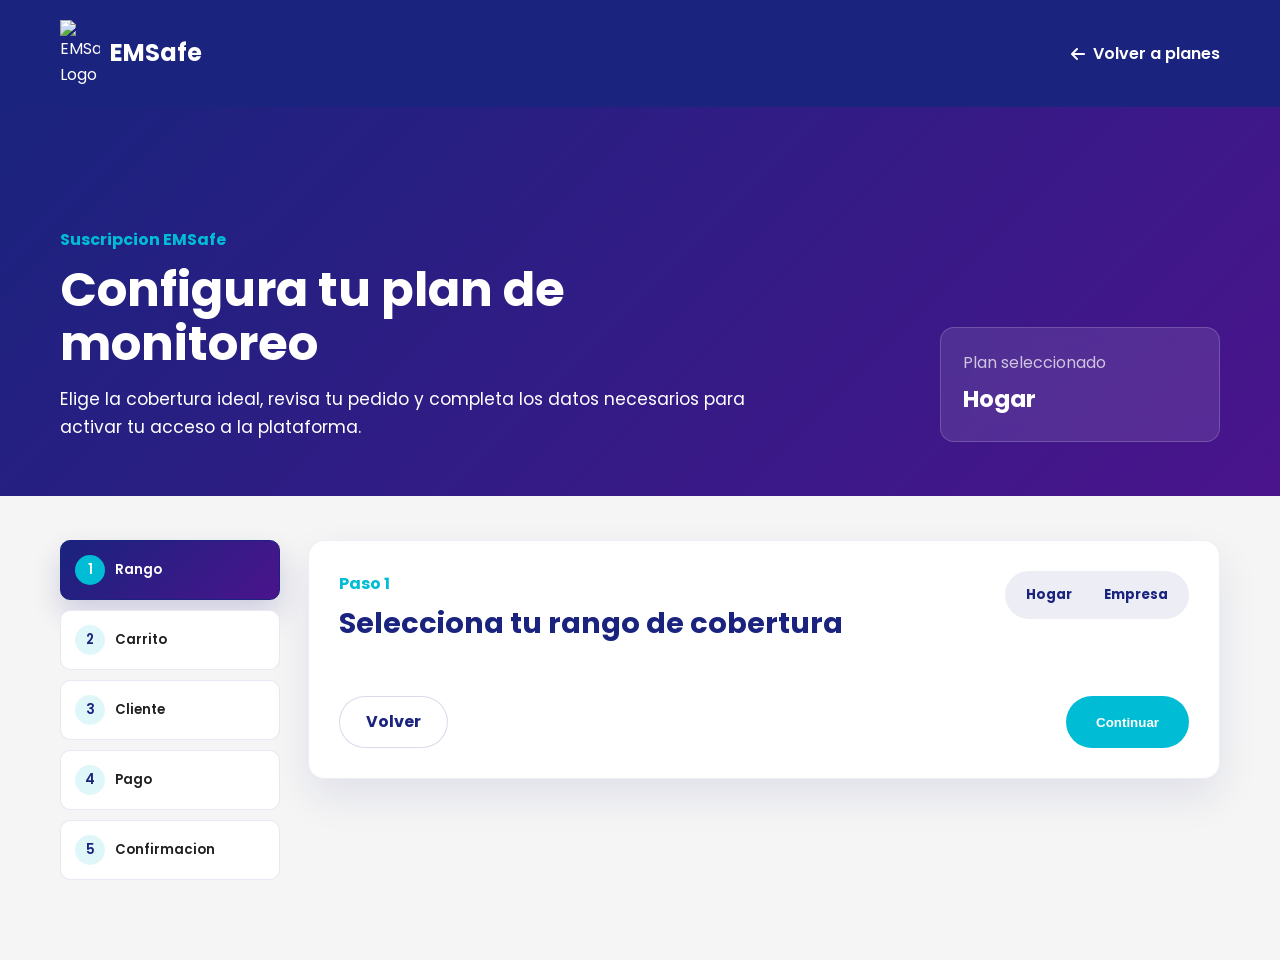
==== checkout.html @ 099e2fe2 "chore(ci): validacion de HTML, JS y assets; corregir 16 errores y el nombre del video" ====
<!DOCTYPE html>
<html lang="es">
<head>
    <meta charset="UTF-8">
    <meta name="viewport" content="width=device-width, initial-scale=1.0">
    <title>EMSafe - Checkout</title>
    <link rel="stylesheet" href="https://cdnjs.cloudflare.com/ajax/libs/font-awesome/6.4.0/css/all.min.css">
    <link rel="stylesheet" href="./css/style.css">
</head>
<body class="checkout-page">
    <header class="checkout-header">
        <nav class="container">
            <div class="logo">
                <a href="index.html" class="logo-link">
                    <img src="./imgs/emsafe-logo-white.png" alt="EMSafe Logo">
                    <span>EMSafe</span>
                </a>
            </div>
            <a href="index.html#plans" class="checkout-back-link">
                <i class="fas fa-arrow-left"></i>
                Volver a planes
            </a>
        </nav>
    </header>

    <main class="checkout-main">
        <section class="checkout-hero">
            <div class="container checkout-hero-content">
                <div>
                    <span class="checkout-kicker">Suscripcion EMSafe</span>
                    <h1>Configura tu plan de monitoreo</h1>
                    <p>Elige la cobertura ideal, revisa tu pedido y completa los datos necesarios para activar tu acceso a la plataforma.</p>
                </div>
                <div class="checkout-mini-summary">
                    <span>Plan seleccionado</span>
                    <strong data-selected-type>Hogar</strong>
                </div>
            </div>
        </section>

        <section class="checkout-flow container">
            <aside class="checkout-steps" aria-label="Progreso del checkout">
                <button class="checkout-step-button active" type="button" data-step-button="1">
                    <span>1</span>
                    Rango
                </button>
                <button class="checkout-step-button" type="button" data-step-button="2">
                    <span>2</span>
                    Carrito
                </button>
                <button class="checkout-step-button" type="button" data-step-button="3">
                    <span>3</span>
                    Cliente
                </button>
                <button class="checkout-step-button" type="button" data-step-button="4">
                    <span>4</span>
                    Pago
                </button>
                <button class="checkout-step-button" type="button" data-step-button="5">
                    <span>5</span>
                    Confirmacion
                </button>
            </aside>

            <div class="checkout-content">
                <section class="checkout-panel active" data-step="1">
                    <div class="checkout-panel-header">
                        <div>
                            <span>Paso 1</span>
                            <h2>Selecciona tu rango de cobertura</h2>
                        </div>
                        <div class="plan-type-switch" role="group" aria-label="Tipo de plan">
                            <button type="button" data-plan-type="home">Hogar</button>
                            <button type="button" data-plan-type="business">Empresa</button>
                        </div>
                    </div>
                    <div class="range-grid" data-plan-options></div>
                    <div class="checkout-actions">
                        <a href="index.html#plans" class="secondary-button">Volver</a>
                        <button type="button" class="cta-button" data-next-step>Continuar</button>
                    </div>
                </section>

                <section class="checkout-panel" data-step="2">
                    <div class="checkout-panel-header">
                        <div>
                            <span>Paso 2</span>
                            <h2>Resumen del pedido</h2>
                        </div>
                    </div>
                    <div class="cart-layout">
                        <article class="cart-detail-card">
                            <div class="cart-icon">
                                <i class="fas fa-shield-alt"></i>
                            </div>
                            <h3 data-cart-name>Plan EMSafe</h3>
                            <p data-cart-description>Selecciona un rango para revisar el detalle.</p>
                            <ul data-cart-benefits></ul>
                        </article>
                        <aside class="cart-summary-card" aria-label="Resumen del carrito">
                            <h3>Carrito</h3>
                            <div class="summary-line">
                                <span>Tipo de plan</span>
                                <strong data-cart-type>Hogar</strong>
                            </div>
                            <div class="summary-line">
                                <span>Cobertura</span>
                                <strong data-cart-range>0 a 10 sensores</strong>
                            </div>
                            <div class="summary-line">
                                <span>Precio mensual</span>
                                <strong data-cart-price>S/ 49/mes</strong>
                            </div>
                            <div class="summary-line total">
                                <span>Total mensual</span>
                                <strong data-cart-total>S/ 49/mes</strong>
                            </div>
                        </aside>
                    </div>
                    <div class="checkout-actions">
                        <button type="button" class="secondary-button" data-prev-step>Anterior</button>
                        <button type="button" class="cta-button" data-next-step>Continuar al cliente</button>
                    </div>
                </section>

                <section class="checkout-panel" data-step="3">
                    <div class="checkout-panel-header">
                        <div>
                            <span>Paso 3</span>
                            <h2>Datos del cliente</h2>
                        </div>
                    </div>
                    <!-- [html-validate-disable-next wcag/h32 -- asistente multipaso: la navegacion la gobierna checkout.js con data-next-step, no un submit] -->
                    <form class="checkout-form" id="customer-form" novalidate>
                        <div class="checkout-field">
                            <label for="customer-name">Nombre completo</label>
                            <input type="text" id="customer-name" name="customerName" placeholder="Nombre y apellido">
                            <small data-error-for="customerName"></small>
                        </div>
                        <div class="checkout-field">
                            <label for="customer-email">Correo electronico</label>
                            <input type="email" id="customer-email" name="customerEmail" placeholder="correo@ejemplo.com">
                            <small data-error-for="customerEmail"></small>
                        </div>
                        <div class="checkout-field">
                            <label for="customer-phone">Telefono</label>
                            <input type="tel" id="customer-phone" name="customerPhone" placeholder="987654321">
                            <small data-error-for="customerPhone"></small>
                        </div>
                        <div class="checkout-field">
                            <label for="customer-type-label">Tipo de cliente</label>
                            <input type="text" id="customer-type-label" name="customerTypeLabel" value="Hogar" readonly>
                            <input type="hidden" id="customer-type" name="customerType" value="home">
                            <small data-error-for="customerType"></small>
                        </div>
                        <div class="checkout-field full-width">
                            <label for="installation-address">Direccion de instalacion</label>
                            <input type="text" id="installation-address" name="installationAddress" placeholder="Direccion donde se instalaran los sensores">
                            <small data-error-for="installationAddress"></small>
                        </div>
                        <div class="business-extra-fields" data-business-fields>
                            <div class="checkout-field">
                                <label for="company-name">Nombre de empresa</label>
                                <input type="text" id="company-name" name="companyName" placeholder="Razon social">
                                <small data-error-for="companyName"></small>
                            </div>
                            <div class="checkout-field">
                                <label for="company-ruc">RUC</label>
                                <input type="text" id="company-ruc" name="companyRuc" inputmode="numeric" placeholder="20123456789" maxlength="11">
                                <small data-error-for="companyRuc"></small>
                            </div>
                        </div>
                    </form>
                    <div class="checkout-actions">
                        <button type="button" class="secondary-button" data-prev-step>Anterior</button>
                        <button type="button" class="cta-button" data-next-step>Continuar al pago</button>
                    </div>
                </section>

                <section class="checkout-panel" data-step="4">
                    <div class="checkout-panel-header">
                        <div>
                            <span>Paso 4</span>
                            <h2>Completar pago</h2>
                        </div>
                        <p class="checkout-note">EMSAFE</p>
                    </div>
                    <!-- [html-validate-disable-next wcag/h32 -- asistente multipaso: la navegacion la gobierna checkout.js con data-next-step, no un submit] -->
                    <form class="checkout-form" id="payment-form" novalidate>
                        <div class="checkout-field">
                            <label for="card-holder">Nombre del titular</label>
                            <input type="text" id="card-holder" name="cardHolder" autocomplete="cc-name" placeholder="Nombre como aparece en la tarjeta">
                            <small data-error-for="cardHolder"></small>
                        </div>
                        <div class="checkout-field">
                            <label for="card-number">Numero de tarjeta</label>
                            <input type="text" id="card-number" name="cardNumber" inputmode="numeric" autocomplete="cc-number" placeholder="0000 0000 0000 0000" maxlength="19">
                            <small data-error-for="cardNumber"></small>
                        </div>
                        <div class="checkout-field">
                            <label for="card-expiry">Fecha de expiracion</label>
                            <input type="text" id="card-expiry" name="cardExpiry" inputmode="numeric" autocomplete="cc-exp" placeholder="MM/AA" maxlength="5">
                            <small data-error-for="cardExpiry"></small>
                        </div>
                        <div class="checkout-field">
                            <label for="card-cvv">CVV</label>
                            <input type="text" id="card-cvv" name="cardCvv" inputmode="numeric" autocomplete="cc-csc" placeholder="123" maxlength="4">
                            <small data-error-for="cardCvv"></small>
                        </div>
                        <div class="checkout-field full-width">
                            <label for="billing-email">Correo de facturacion</label>
                            <input type="email" id="billing-email" name="billingEmail" autocomplete="email" placeholder="correo@ejemplo.com">
                            <small data-error-for="billingEmail"></small>
                        </div>
                    </form>
                    <div class="checkout-actions">
                        <button type="button" class="secondary-button" data-prev-step>Anterior</button>
                        <button type="button" class="cta-button checkout-pay-button" data-pay-now>
                            <span>Pagar ahora</span>
                        </button>
                    </div>
                </section>

                <section class="checkout-panel" data-step="5">
                    <article class="confirmation-card">
                        <div class="confirmation-icon">
                            <i class="fas fa-check"></i>
                        </div>
                        <h2>Pago exitoso</h2>
                        <p class="confirmation-plan" data-confirmation-plan>Plan EMSafe</p>
                        <p class="confirmation-price" data-confirmation-price>S/ 49/mes</p>
                        <p>Enviaremos a <strong data-confirmation-email>tu correo</strong> un codigo de confirmacion y las credenciales para registrar tu cuenta en la app EMSafe.</p>
                        <p>Con estas credenciales podras ingresar a la plataforma y completar la configuracion de tus sensores.</p>
                        <a href="index.html" class="cta-button">Volver a la landing</a>
                    </article>
                </section>
            </div>
        </section>
    </main>

    <script src="./scripts/checkout.js"></script>
</body>
</html>
---- css/style.css ----
@import url('https://fonts.googleapis.com/css2?family=Poppins:wght@300;400;500;600;700&display=swap');

:root {
    --primary: #1a237e;
    --secondary: #4a148c;
    --accent: #00bcd4;
    --background: #f5f5f5;
    --foreground: #212121;
    --card: #ffffff;
    --card-hover: #e0e0e0;
}

* {
    margin: 0;
    padding: 0;
    box-sizing: border-box;
}

body {
    font-family: 'Poppins', sans-serif;
    background-color: var(--background);
    color: var(--foreground);
    line-height: 1.6;
    overflow-x: hidden;
}

.container {
    max-width: 1200px;
    margin: 0 auto;
    padding: 0 20px;
}

header {
    background-color: var(--primary);
    color: white;
    padding: 20px 0;
    position: fixed;
    width: 100%;
    z-index: 1000;
    transition: background-color 0.3s ease, box-shadow 0.3s ease, backdrop-filter 0.3s ease, padding 0.3s ease;
}

header.scrolled {
    background-color: rgba(26, 35, 126, 0.96);
    backdrop-filter: blur(12px);
    box-shadow: 0 12px 30px rgba(8, 13, 58, 0.22);
}

nav {
    display: flex;
    justify-content: space-between;
    align-items: center;
}

.logo {
    display: flex;
    align-items: center;
}

.logo img {
    width: 40px;
    margin-right: 10px;
}

.logo span {
    font-size: 1.5rem;
    font-weight: 700;
}

.nav-links {
    display: flex;
    list-style: none;
    align-items: center;
}

.nav-links li {
    margin-left: 30px;
}

.nav-links a {
    color: white;
    text-decoration: none;
    font-weight: 500;
    transition: color 0.3s ease;
}

.nav-links a:hover {
    color: var(--accent);
}

/* Estilos para el logo clickable */
.logo-link {
    display: flex;
    align-items: center;
    text-decoration: none;
    color: white;
}

/* Estilos para el menú responsive */
.nav-toggle {
    display: none;
}

.nav-toggle-label {
    display: none;
    cursor: pointer;
    font-size: 1.5rem;
    color: white;
}

#hero {
    background: linear-gradient(135deg, var(--primary) 0%, var(--secondary) 100%);
    color: white;
    padding: 100px 0 50px;
    clip-path: polygon(0 0, 100% 0, 100% 85%, 0% 100%);
}

.hero-content {
    display: flex;
    align-items: center;
    justify-content: space-between;
}

.hero-text {
    flex: 1;
    padding-right: 50px;
}

.hero-text h1 {
    font-size: 3rem;
    margin-bottom: 20px;
}

.hero-text p {
    font-size: 1.2rem;
    margin-bottom: 30px;
}

.cta-button {
    display: inline-block;
    background-color: var(--accent);
    color: white;
    padding: 12px 30px;
    border-radius: 30px;
    text-decoration: none;
    font-weight: 600;
    transition: background-color 0.3s ease, transform 0.3s ease, box-shadow 0.3s ease;
    border: none;
    cursor: pointer;
}

.cta-button:hover {
    background-color: #00acc1;
    transform: translateY(-3px);
    box-shadow: 0 12px 24px rgba(0, 188, 212, 0.28);
}

.cta-button:active {
    transform: scale(0.98);
}

.hero-image {
    flex: 1;
}

.hero-image img {
    width: 100%;
    max-width: 500px;
    border-radius: 10px;
    box-shadow: 0 10px 20px rgba(0, 0, 0, 0.2);
    will-change: transform;
}

.hero-motion {
    opacity: 0;
    transform: translateY(28px);
    transition: opacity 0.85s cubic-bezier(0.22, 1, 0.36, 1), transform 0.85s cubic-bezier(0.22, 1, 0.36, 1), filter 0.85s cubic-bezier(0.22, 1, 0.36, 1);
    filter: blur(8px);
}

.hero-motion.hero-image img,
.hero-image img.hero-motion {
    transform: translateY(20px) scale(0.96);
}

.hero-motion.reveal-visible {
    opacity: 1;
    transform: translateY(0);
    filter: blur(0);
}

.hero-image img.hero-motion.reveal-visible {
    transform: translateY(0) scale(1);
    animation: heroFloat 6s ease-in-out 1s infinite;
}

#features, #benefits, #plans, #testimonials, #problem, #location, #contact {
    padding: 80px 0;
}

.section-title {
    text-align: center;
    font-size: 2.5rem;
    margin-bottom: 50px;
    color: var(--primary);
}

.section-description {
    max-width: 760px;
    margin: -25px auto 45px;
    text-align: center;
    color: #555;
    font-size: 1.05rem;
}

.features-grid {
    display: grid;
    grid-template-columns: repeat(3, 1fr);
    gap: 30px;
}

.feature-card {
    background-color: var(--card);
    border-radius: 10px;
    padding: 30px;
    text-align: center;
    transition: transform 0.35s ease, box-shadow 0.35s ease, border-color 0.35s ease;
    position: relative;
    overflow: hidden;
    border: 1px solid rgba(26, 35, 126, 0.08);
}

.feature-card:hover {
    transform: translateY(-8px);
    border-color: rgba(0, 188, 212, 0.35);
    box-shadow: 0 18px 36px rgba(26, 35, 126, 0.13);
}

.feature-card::before {
    content: '';
    position: absolute;
    top: -50%;
    left: -50%;
    width: 200%;
    height: 200%;
    background: radial-gradient(circle, var(--accent) 10%, transparent 10%);
    transform: scale(0);
    transition: transform 0.6s ease;
    z-index: 0;
}

.feature-card:hover::before {
    transform: scale(1);
}

.feature-icon {
    font-size: 3rem;
    color: var(--primary);
    margin-bottom: 20px;
    position: relative;
    z-index: 1;
}

.feature-card h3 {
    font-size: 1.5rem;
    margin-bottom: 15px;
    position: relative;
    z-index: 1;
}

.feature-card p {
    position: relative;
    z-index: 1;
}

.benefits-grid {
    display: grid;
    grid-template-columns: repeat(2, 1fr);
    gap: 30px;
}

.benefit-item {
    display: flex;
    align-items: center;
    background-color: var(--card);
    border-radius: 10px;
    padding: 30px;
    transition: transform 0.35s ease, box-shadow 0.35s ease, border-color 0.35s ease;
    border: 1px solid rgba(26, 35, 126, 0.08);
}

.benefit-item:hover {
    transform: translateY(-6px);
    border-color: rgba(0, 188, 212, 0.35);
    box-shadow: 0 18px 36px rgba(26, 35, 126, 0.12);
}

.benefit-icon {
    font-size: 2.5rem;
    color: var(--accent);
    margin-right: 20px;
}

.benefit-text h3 {
    font-size: 1.3rem;
    margin-bottom: 10px;
}

.testimonial-slider {
    display: flex;
    overflow-x: auto;
    scroll-snap-type: x mandatory;
    scroll-behavior: smooth;
    -webkit-overflow-scrolling: touch;
}

.testimonial-slide {
    flex: 0 0 100%;
    scroll-snap-align: start;
    padding: 20px;
}

.testimonial-content {
    background-color: var(--card);
    border-radius: 10px;
    padding: 30px;
    text-align: center;
    box-shadow: 0 5px 15px rgba(0, 0, 0, 0.1);
}

.testimonial-image {
    width: 100px;
    height: 100px;
    border-radius: 50%;
    margin: 0 auto 20px;
    object-fit: cover;
}

.testimonial-text {
    font-style: italic;
    margin-bottom: 20px;
}

.testimonial-author {
    font-weight: 600;
    color: var(--primary);
}

.testimonial-nav {
    display: flex;
    justify-content: center;
    margin-top: 20px;
}

.testimonial-nav button {
    background-color: var(--primary);
    color: white;
    border: none;
    width: 12px;
    height: 12px;
    border-radius: 50%;
    margin: 0 5px;
    cursor: pointer;
    transition: background-color 0.3s ease;
}

.testimonial-nav button.active {
    background-color: var(--accent);
}

.subscription-grid {
    display: grid;
    grid-template-columns: repeat(2, minmax(0, 1fr));
    gap: 30px;
    max-width: 950px;
    margin: 0 auto;
}

.subscription-card {
    background-color: var(--card);
    border-radius: 10px;
    padding: 30px;
    text-align: left;
    transition: transform 0.35s ease, box-shadow 0.35s ease, border-color 0.35s ease;
    position: relative;
    overflow: hidden;
    border: 1px solid rgba(26, 35, 126, 0.08);
}

.subscription-card:hover {
    transform: translateY(-8px);
    border-color: rgba(0, 188, 212, 0.55);
    box-shadow: 0 18px 36px rgba(26, 35, 126, 0.13);
}

.subscription-card h3 {
    font-size: 1.5rem;
    margin-bottom: 15px;
    color: var(--primary);
}

.subscription-icon {
    width: 58px;
    height: 58px;
    border-radius: 50%;
    background-color: rgba(0, 188, 212, 0.12);
    color: var(--accent);
    display: flex;
    align-items: center;
    justify-content: center;
    font-size: 1.7rem;
    margin-bottom: 20px;
}

.subscription-audience {
    color: #555;
    margin-bottom: 18px;
}

.subscription-coverage {
    color: var(--accent);
    font-weight: 700;
    margin-bottom: 20px;
}

.subscription-price {
    font-size: 2.5rem;
    font-weight: 700;
    color: var(--accent);
    margin-bottom: 20px;
}

.subscription-price span {
    color: #666;
    font-size: 1rem;
    font-weight: 500;
}

.subscription-features {
    list-style: none;
    margin-bottom: 30px;
}

.subscription-features li {
    display: flex;
    gap: 10px;
    margin-bottom: 10px;
}

.subscription-features i {
    color: var(--accent);
    margin-top: 5px;
}

.subscription-card .cta-button {
    width: 100%;
    text-align: center;
}

.featured-plan {
    border: 2px solid var(--accent);
}

.plan-badge {
    position: absolute;
    top: 20px;
    right: 20px;
    background-color: var(--primary);
    color: white;
    border-radius: 30px;
    padding: 6px 14px;
    font-size: 0.8rem;
    font-weight: 600;
}

.contact-form {
    max-width: 600px;
    margin: 0 auto;
}

.form-group {
    margin-bottom: 20px;
}

.form-group label {
    display: block;
    margin-bottom: 5px;
    font-weight: 500;
}

.form-group input,
.form-group textarea {
    width: 100%;
    padding: 10px;
    border: 1px solid #ddd;
    border-radius: 5px;
    font-family: 'Poppins', sans-serif;
}

.form-group textarea {
    height: 150px;
}

/* Estilos para la sección de problemática */
.problem-content {
    display: grid;
    grid-template-columns: 1fr 1fr;
    gap: 30px;
    margin-top: 20px;
}

.problem-card {
    display: flex;
    flex-direction: column;
    border-radius: 10px;
    transition: transform 0.35s ease, box-shadow 0.35s ease, border-color 0.35s ease;
}

.problem-card:hover {
    transform: translateY(-6px);
}

.problem-video-container {
    background-color: var(--card);
    border-radius: 10px;
    padding: 20px;
    box-shadow: 0 5px 15px rgba(0, 0, 0, 0.1);
    transition: transform 0.35s ease, box-shadow 0.35s ease, border-color 0.35s ease;
    border: 1px solid rgba(26, 35, 126, 0.08);
}

.problem-video-container:hover {
    transform: translateY(-6px);
    border-color: rgba(0, 188, 212, 0.35);
    box-shadow: 0 18px 36px rgba(26, 35, 126, 0.12);
}

.video-wrapper {
    position: relative;
    padding-bottom: 56.25%; /* Proporción 16:9 */
    height: 0;
    overflow: hidden;
}

.video-wrapper iframe {
    position: absolute;
    top: 0;
    left: 0;
    width: 100%;
    height: 100%;
    /* Sustituye al atributo frameborder="0", que está deprecado en HTML5.
       Sin esto el navegador pinta un borde inset de 2px. */
    border: 0;
    border-radius: 5px;
}

/* El mapa embebido: mismas dimensiones y sin borde, antes en atributos y en un
   style inline sobre el propio <iframe>. */
.location-map-wrapper iframe {
    width: 100%;
    height: 100%;
    border: 0;
}

/* Estilos para la sección de ubicación */
.location-container {
    display: grid;
    grid-template-columns: 1fr 1fr;
    gap: 30px;
    margin-top: 20px;
}

.location-card {
    background-color: var(--card);
    border-radius: 10px;
    overflow: hidden;
    box-shadow: 0 5px 15px rgba(0, 0, 0, 0.1);
    transition: transform 0.35s ease, box-shadow 0.35s ease, border-color 0.35s ease;
    height: 100%;
    border: 1px solid rgba(26, 35, 126, 0.08);
}

.location-card:hover {
    transform: translateY(-6px);
    border-color: rgba(0, 188, 212, 0.35);
    box-shadow: 0 18px 36px rgba(26, 35, 126, 0.13);
}

.map-card {
    position: relative;
    min-height: 450px;
}

.location-map-wrapper {
    position: absolute;
    top: 0;
    left: 0;
    width: 100%;
    height: 100%;
}

.info-card {
    display: flex;
    flex-direction: column;
    padding: 0;
}

.location-header {
    background: linear-gradient(135deg, var(--primary) 0%, var(--secondary) 100%);
    color: white;
    padding: 25px 30px;
    display: flex;
    align-items: center;
}

.location-icon {
    font-size: 2rem;
    margin-right: 15px;
    color: var(--accent);
}

.location-header h3 {
    font-size: 1.8rem;
    margin: 0;
}

.location-details {
    padding: 30px;
    flex-grow: 1;
}

.location-detail-item {
    display: flex;
    margin-bottom: 25px;
}

.location-detail-item:last-child {
    margin-bottom: 0;
}

.detail-icon {
    width: 50px;
    height: 50px;
    background-color: rgba(0, 188, 212, 0.1);
    border-radius: 50%;
    display: flex;
    align-items: center;
    justify-content: center;
    margin-right: 15px;
    flex-shrink: 0;
}

.detail-icon i {
    font-size: 1.2rem;
    color: var(--accent);
}

.detail-text h4 {
    margin: 0 0 5px;
    color: var(--primary);
    font-size: 1.1rem;
}

.detail-text p {
    margin: 0;
    color: var(--foreground);
}

.location-cta {
    margin: 0 30px 30px;
    text-align: center;
}

/* Estilos para la sección de contacto */
.contact-subtitle {
    text-align: center;
    margin-bottom: 30px;
    color: var(--primary);
    font-size: 1.3rem;
    font-weight: 500;
}

.contact-form {
    max-width: 600px;
    margin: 0 auto;
    background-color: var(--card);
    padding: 30px;
    border-radius: 10px;
    box-shadow: 0 5px 15px rgba(0, 0, 0, 0.1);
}

.contact-form .cta-button {
    width: 100%;
    margin-top: 10px;
}

/* Modal de pago */
.payment-modal {
    position: fixed;
    inset: 0;
    z-index: 2000;
    display: flex;
    align-items: center;
    justify-content: center;
    padding: 24px;
    opacity: 0;
    visibility: hidden;
    pointer-events: none;
    transition: opacity 0.28s ease, visibility 0.28s ease;
}

.payment-modal.is-open {
    opacity: 1;
    visibility: visible;
    pointer-events: auto;
}

.payment-overlay {
    position: absolute;
    inset: 0;
    background: rgba(8, 13, 58, 0.72);
    backdrop-filter: blur(8px);
}

.payment-dialog {
    position: relative;
    width: min(920px, 100%);
    max-height: calc(100vh - 48px);
    overflow-y: auto;
    background-color: var(--card);
    border-radius: 18px;
    box-shadow: 0 30px 80px rgba(8, 13, 58, 0.35);
    transform: translateY(24px) scale(0.97);
    transition: transform 0.35s cubic-bezier(0.22, 1, 0.36, 1);
}

.payment-modal.is-open .payment-dialog {
    transform: translateY(0) scale(1);
}

.payment-close {
    position: absolute;
    top: 18px;
    right: 18px;
    z-index: 2;
    width: 42px;
    height: 42px;
    border: 0;
    border-radius: 50%;
    color: var(--primary);
    background-color: rgba(26, 35, 126, 0.08);
    cursor: pointer;
    transition: background-color 0.25s ease, transform 0.25s ease;
}

.payment-close:hover {
    background-color: rgba(0, 188, 212, 0.16);
    transform: rotate(6deg);
}

.payment-checkout-view,
.payment-success-view {
    padding: 36px;
}

.payment-header {
    display: flex;
    gap: 18px;
    align-items: flex-start;
    padding-right: 46px;
    margin-bottom: 26px;
}

.payment-icon,
.success-icon {
    width: 58px;
    height: 58px;
    border-radius: 50%;
    display: flex;
    align-items: center;
    justify-content: center;
    flex-shrink: 0;
    color: white;
    background: linear-gradient(135deg, var(--primary), var(--accent));
    box-shadow: 0 16px 30px rgba(0, 188, 212, 0.22);
}

.payment-header h2,
.payment-success-view h2 {
    color: var(--primary);
    font-size: 1.85rem;
    line-height: 1.2;
    margin-bottom: 8px;
}

.payment-header p {
    color: #666;
    font-size: 0.94rem;
}

.payment-summary,
.payment-order {
    border: 1px solid rgba(26, 35, 126, 0.1);
    border-radius: 14px;
    background: linear-gradient(135deg, rgba(26, 35, 126, 0.04), rgba(0, 188, 212, 0.06));
}

.payment-summary {
    display: grid;
    grid-template-columns: repeat(2, 1fr);
    gap: 1px;
    overflow: hidden;
    margin-bottom: 20px;
}

.payment-summary div {
    padding: 18px;
    background-color: rgba(255, 255, 255, 0.76);
}

.payment-summary span,
.payment-order-row span {
    display: block;
    color: #666;
    font-size: 0.9rem;
}

.payment-summary strong,
.payment-order-row strong {
    display: block;
    color: var(--primary);
    font-size: 1.08rem;
    margin-top: 4px;
}

.payment-order {
    padding: 18px;
    margin-bottom: 22px;
}

.payment-order h3 {
    color: var(--primary);
    font-size: 1.05rem;
    margin-bottom: 14px;
}

.payment-order-row {
    display: flex;
    justify-content: space-between;
    gap: 16px;
    padding: 10px 0;
}

.payment-order-row.total {
    border-top: 1px solid rgba(26, 35, 126, 0.12);
    margin-top: 6px;
    padding-top: 14px;
}

.payment-form {
    display: grid;
    gap: 16px;
}

.payment-field-group {
    display: grid;
    grid-template-columns: 1fr 1fr;
    gap: 16px;
}

.payment-field label {
    display: block;
    color: var(--primary);
    font-weight: 600;
    margin-bottom: 8px;
}

.payment-field input {
    width: 100%;
    height: 48px;
    border: 1px solid rgba(26, 35, 126, 0.18);
    border-radius: 10px;
    padding: 0 14px;
    font-family: 'Poppins', sans-serif;
    color: var(--foreground);
    background-color: #fff;
    transition: border-color 0.25s ease, box-shadow 0.25s ease;
}

.payment-field input:focus {
    outline: none;
    border-color: var(--accent);
    box-shadow: 0 0 0 4px rgba(0, 188, 212, 0.12);
}

.payment-field.has-error input {
    border-color: #d32f2f;
    box-shadow: 0 0 0 4px rgba(211, 47, 47, 0.08);
}

.field-error {
    display: block;
    min-height: 18px;
    color: #d32f2f;
    font-size: 0.82rem;
    margin-top: 5px;
}

.payment-alert {
    display: none;
    border-radius: 10px;
    padding: 12px 14px;
    color: #8a4b00;
    background-color: rgba(255, 183, 77, 0.18);
    font-size: 0.9rem;
}

.payment-alert.is-visible {
    display: block;
}

.payment-submit {
    width: 100%;
    min-height: 50px;
}

.payment-submit.is-loading {
    opacity: 0.85;
    cursor: wait;
}

.payment-form.is-processing input,
.payment-form.is-processing button {
    pointer-events: none;
}

.payment-success-view {
    display: none;
    text-align: center;
}

.payment-dialog.is-success .payment-checkout-view {
    display: none;
}

.payment-dialog.is-success .payment-success-view {
    display: block;
}

.success-icon {
    margin: 0 auto 18px;
    background: linear-gradient(135deg, #00acc1, #22c55e);
    font-size: 1.4rem;
}

.success-plan {
    color: var(--primary);
    font-size: 1.25rem;
    font-weight: 700;
    margin-bottom: 4px;
}

.success-price {
    color: var(--accent);
    font-size: 1.5rem;
    font-weight: 700;
    margin-bottom: 18px;
}

.success-price + p {
    color: #555;
    max-width: 520px;
    margin: 0 auto 24px;
}

body.payment-lock {
    overflow: hidden;
}

/* Estilos para el footer */
footer {
    background-color: var(--primary);
    color: white;
    padding: 50px 0 20px;
}

.footer-content {
    max-width: 1200px;
    margin: 0 auto;
    padding: 0 20px;
    display: flex;
    flex-wrap: wrap;
    justify-content: space-between;
    margin-bottom: 30px;
}

.footer-logo {
    display: flex;
    align-items: center;
    margin-bottom: 20px;
}

.footer-logo img {
    width: 40px;
    margin-right: 10px;
}

.footer-logo span {
    font-size: 1.5rem;
    font-weight: 700;
}

.footer-links {
    display: flex;
    flex-wrap: wrap;
    gap: 40px;
}

.footer-column h4 {
    font-size: 1.2rem;
    margin-bottom: 15px;
    position: relative;
}

.footer-column h4::after {
    content: '';
    position: absolute;
    bottom: -5px;
    left: 0;
    width: 40px;
    height: 2px;
    background-color: var(--accent);
}

.footer-column ul {
    list-style: none;
    padding: 0;
}

.footer-column ul li {
    margin-bottom: 10px;
}

.footer-column ul li a {
    color: white;
    text-decoration: none;
    transition: color 0.3s ease;
}

.footer-column ul li a:hover {
    color: var(--accent);
}

.footer-column ul li i {
    margin-right: 10px;
    color: var(--accent);
}

.social-icons {
    display: flex;
    gap: 15px;
}

.social-icons a {
    display: flex;
    align-items: center;
    justify-content: center;
    width: 36px;
    height: 36px;
    background-color: rgba(255, 255, 255, 0.1);
    border-radius: 50%;
    color: white;
    text-decoration: none;
    transition: background-color 0.3s ease, transform 0.3s ease;
}

.social-icons a:hover {
    background-color: var(--accent);
    transform: translateY(-3px);
}

.footer-bottom {
    max-width: 1200px;
    margin: 0 auto;
    padding: 20px 20px 0;
    border-top: 1px solid rgba(255, 255, 255, 0.1);
    display: flex;
    justify-content: space-between;
    align-items: center;
    flex-wrap: wrap;
}

.footer-legal {
    display: flex;
    gap: 20px;
}

.footer-legal a {
    color: rgba(255, 255, 255, 0.7);
    text-decoration: none;
    font-size: 0.9rem;
    transition: color 0.3s ease;
}

.footer-legal a:hover {
    color: var(--accent);
}

/* Media queries para responsividad */
@media (max-width: 992px) {
    /* Ajustes para el header */
    header {
        padding: 15px 0;
    }
    
    nav.container {
        position: relative;
    }
    
    .nav-toggle-label {
        display: flex;
        align-items: center;
        justify-content: center;
        position: absolute;
        right: 20px;
        top: 50%;
        transform: translateY(-50%);
        z-index: 2;
        background-color: rgba(255, 255, 255, 0.1);
        width: 42px;
        height: 42px;
        padding: 0;
        border-radius: 4px;
    }
    
    .nav-links {
        position: absolute;
        top: 100%;
        right: 0;
        left: 0;
        background-color: var(--primary);
        flex-direction: column;
        align-items: center;
        padding: 0;
        margin: 0;
        height: 0;
        overflow: hidden;
        transition: all 0.3s ease;
        z-index: 1000;
        box-shadow: 0 5px 10px rgba(0, 0, 0, 0.2);
        opacity: 0;
        visibility: hidden;
    }
    
    .nav-toggle:checked ~ .nav-links {
        height: auto;
        padding: 20px 0;
        opacity: 1;
        visibility: visible;
    }
    
    .nav-links li {
        margin: 12px 0;
        width: 100%;
        text-align: center;
    }
    
    .nav-links li a {
        display: block;
        padding: 12px;
        font-size: 1.1rem;
    }
    
    /* Ajustes para la sección de problemática */
    .problem-content {
        grid-template-columns: 1fr;
    }
}

@media (max-width: 768px) {
    /* Ajustes para la hero section */
    #hero {
        padding: 120px 0 60px;
        clip-path: polygon(0 0, 100% 0, 100% 92%, 0% 100%);
    }
    
    .hero-content {
        flex-direction: column;
        text-align: center;
        padding: 0;
    }
    
    .hero-text {
        order: 1;
        padding: 0 20px;
        margin-bottom: 30px;
    }
    
    .hero-image {
        order: 0;
        margin-bottom: 30px;
        padding: 0 20px;
    }
    
    .hero-text h1 {
        font-size: 2rem;
        margin-bottom: 15px;
        line-height: 1.2;
    }
    
    .hero-text p {
        font-size: 1rem;
        margin-bottom: 25px;
    }
    
    /* Ajustes para las secciones de características y beneficios */
    .features-grid {
        grid-template-columns: 1fr;
        gap: 20px;
    }
    
    .benefits-grid {
        grid-template-columns: 1fr;
        gap: 20px;
    }
    
    .feature-card, .benefit-item {
        padding: 25px;
    }
    
    .section-title {
        font-size: 2rem;
        margin-bottom: 30px;
    }
    
    #features, #benefits, #plans, #testimonials, #problem, #location, #contact {
        padding: 60px 0;
    }

    .subscription-grid {
        grid-template-columns: 1fr;
    }

    .section-description {
        margin-top: -15px;
        margin-bottom: 30px;
    }

    .subscription-card {
        padding: 25px;
    }

    .payment-modal {
        align-items: flex-end;
        padding: 12px;
    }

    .payment-dialog {
        width: 100%;
        max-height: calc(100vh - 24px);
        border-radius: 16px;
    }

    .payment-checkout-view,
    .payment-success-view {
        padding: 28px 20px;
    }

    .payment-header {
        gap: 14px;
        padding-right: 42px;
    }

    .payment-header h2,
    .payment-success-view h2 {
        font-size: 1.45rem;
    }

    .payment-summary,
    .payment-field-group {
        grid-template-columns: 1fr;
    }

    .payment-order-row {
        align-items: flex-start;
    }

    .reveal,
    .will-animate {
        transform: translateY(22px);
        transition-duration: 0.65s;
    }

    .reveal-blur {
        filter: blur(4px);
    }
    
    /* Ajustes para la sección de ubicación */
    .location-container {
        grid-template-columns: 1fr;
    }
    
    .map-card {
        min-height: 300px;
    }
    
    /* Ajustes para el footer */
    .footer-content {
        flex-direction: column;
    }
    
    .footer-links {
        flex-direction: column;
        gap: 20px;
    }
    
    .footer-bottom {
        flex-direction: column;
        text-align: center;
    }
    
    .footer-legal {
        margin-top: 10px;
        justify-content: center;
    }
    
    /* Ajustes para los elementos de beneficio */
    .benefit-item {
        flex-direction: column;
        text-align: center;
    }
    
    .benefit-icon {
        margin-right: 0;
        margin-bottom: 15px;
    }
    
    /* Ajustes generales */
    .container {
        padding: 0 15px;
    }
}
/* Estilos para animaciones */
.reveal,
.will-animate {
    opacity: 0;
    transform: translateY(34px);
    transition: opacity 0.85s cubic-bezier(0.22, 1, 0.36, 1), transform 0.85s cubic-bezier(0.22, 1, 0.36, 1), filter 0.85s cubic-bezier(0.22, 1, 0.36, 1), box-shadow 0.35s ease, border-color 0.35s ease;
    will-change: opacity, transform, filter;
}

@media (prefers-reduced-motion: reduce) {
    *,
    *::before,
    *::after {
        animation-duration: 0.01ms !important;
        animation-iteration-count: 1 !important;
        scroll-behavior: auto !important;
        transition-duration: 0.01ms !important;
    }

    .reveal,
    .will-animate,
    .hero-motion {
        opacity: 1;
        transform: none;
        filter: none;
    }
}

.reveal-blur {
    filter: blur(8px);
}

.reveal-visible,
.animate {
    opacity: 1;
    transform: translateY(0);
    filter: blur(0);
}

.stagger-item:nth-child(1) {
    transition-delay: 0.08s;
}

.stagger-item:nth-child(2) {
    transition-delay: 0.16s;
}

.stagger-item:nth-child(3) {
    transition-delay: 0.24s;
}

.stagger-item:nth-child(4) {
    transition-delay: 0.32s;
}

.problem-card,
.map-card {
    transition-delay: 0.1s;
}

.problem-video-container,
.info-card {
    transition-delay: 0.22s;
}

@keyframes heroFloat {
    0%, 100% {
        transform: translateY(0) scale(1);
    }

    50% {
        transform: translateY(-10px) scale(1.01);
    }
}

/* Estilos para la sección About */
.about-content {
    display: flex;
    flex-direction: column;
    gap: 60px;
    margin-top: 20px;
}

.about-section {
    display: grid;
    grid-template-columns: 1fr 1fr;
    gap: 30px;
    align-items: start;
}

.about-text-content {
    display: flex;
    flex-direction: column;
}

.about-video-container {
    background-color: var(--card);
    border-radius: 10px;
    padding: 20px;
    box-shadow: 0 5px 15px rgba(0, 0, 0, 0.1);
    transition: transform 0.35s ease, box-shadow 0.35s ease, border-color 0.35s ease;
    border: 1px solid rgba(26, 35, 126, 0.08);
}

.about-video-container:hover {
    transform: translateY(-6px);
    border-color: rgba(0, 188, 212, 0.35);
    box-shadow: 0 18px 36px rgba(26, 35, 126, 0.12);
}

/* Media queries para la sección About */
@media (max-width: 992px) {
    .about-section {
        grid-template-columns: 1fr;
        gap: 20px;
    }
    
    .about-content {
        gap: 40px;
    }
}

@media (max-width: 768px) {
    .about-content {
        gap: 30px;
    }
}

@media (max-width: 480px) {
    /* Ajustes para pantallas muy pequeñas */
    .logo span {
        font-size: 1.2rem;
    }
    
    .logo img {
        width: 30px;
    }
    
    .hero-text h1 {
        font-size: 1.8rem;
    }
    
    .hero-image img {
        max-width: 100%;
    }
    
    .cta-button {
        padding: 10px 20px;
        font-size: 0.9rem;
    }
    
    .feature-icon, .benefit-icon {
        font-size: 2rem;
        margin-bottom: 15px;
    }
    
    .feature-card h3, .benefit-text h3 {
        font-size: 1.2rem;
    }
    
    .location-header h3 {
        font-size: 1.5rem;
    }
    
    .detail-icon {
        width: 40px;
        height: 40px;
    }
}

/* Checkout */
.checkout-page {
    background-color: var(--background);
}

.checkout-header {
    background-color: var(--primary);
    position: sticky;
    top: 0;
}

.checkout-back-link {
    display: inline-flex;
    align-items: center;
    gap: 8px;
    color: white;
    text-decoration: none;
    font-weight: 600;
    transition: color 0.3s ease;
}

.checkout-back-link:hover {
    color: var(--accent);
}

.checkout-main {
    padding-top: 0;
}

.checkout-hero {
    padding: 120px 0 54px;
    color: white;
    background: linear-gradient(135deg, var(--primary) 0%, var(--secondary) 100%);
}

.checkout-hero-content {
    display: grid;
    grid-template-columns: 1fr 280px;
    gap: 30px;
    align-items: end;
}

.checkout-kicker {
    display: inline-block;
    color: var(--accent);
    font-weight: 700;
    margin-bottom: 10px;
}

.checkout-hero h1 {
    max-width: 760px;
    font-size: 3rem;
    line-height: 1.12;
    margin-bottom: 16px;
}

.checkout-hero p {
    max-width: 720px;
    font-size: 1.08rem;
}

.checkout-mini-summary {
    padding: 22px;
    border: 1px solid rgba(255, 255, 255, 0.18);
    border-radius: 14px;
    background-color: rgba(255, 255, 255, 0.1);
    backdrop-filter: blur(12px);
}

.checkout-mini-summary span {
    display: block;
    color: rgba(255, 255, 255, 0.72);
    margin-bottom: 6px;
}

.checkout-mini-summary strong {
    font-size: 1.45rem;
}

.checkout-flow {
    display: grid;
    grid-template-columns: 220px 1fr;
    gap: 28px;
    padding-top: 44px;
    padding-bottom: 80px;
}

.checkout-steps {
    position: sticky;
    top: 104px;
    height: fit-content;
    display: grid;
    gap: 10px;
}

.checkout-step-button {
    display: flex;
    align-items: center;
    gap: 10px;
    width: 100%;
    padding: 14px;
    border: 1px solid rgba(26, 35, 126, 0.1);
    border-radius: 10px;
    color: var(--foreground);
    background-color: var(--card);
    font-family: 'Poppins', sans-serif;
    font-weight: 600;
    text-align: left;
    cursor: default;
}

.checkout-step-button span {
    display: flex;
    align-items: center;
    justify-content: center;
    width: 30px;
    height: 30px;
    border-radius: 50%;
    color: var(--primary);
    background-color: rgba(0, 188, 212, 0.12);
}

.checkout-step-button.active {
    color: white;
    border-color: var(--primary);
    background: linear-gradient(135deg, var(--primary), var(--secondary));
    box-shadow: 0 14px 28px rgba(26, 35, 126, 0.18);
}

.checkout-step-button.active span {
    color: white;
    background-color: var(--accent);
}

.checkout-content {
    min-width: 0;
}

.checkout-panel {
    display: none;
    padding: 30px;
    border: 1px solid rgba(26, 35, 126, 0.08);
    border-radius: 16px;
    background-color: var(--card);
    box-shadow: 0 18px 42px rgba(26, 35, 126, 0.09);
}

.checkout-panel.active {
    display: block;
    animation: checkoutFade 0.35s ease both;
}

.checkout-panel-header {
    display: flex;
    justify-content: space-between;
    gap: 20px;
    align-items: flex-start;
    margin-bottom: 24px;
}

.checkout-panel-header span {
    display: block;
    color: var(--accent);
    font-weight: 700;
    margin-bottom: 4px;
}

.checkout-panel-header h2 {
    color: var(--primary);
    font-size: 1.8rem;
}

.checkout-note {
    max-width: 320px;
    color: #666;
    font-size: 0.92rem;
    text-align: right;
}

.plan-type-switch {
    display: inline-flex;
    padding: 5px;
    border-radius: 999px;
    background-color: rgba(26, 35, 126, 0.08);
}

.plan-type-switch button {
    border: 0;
    border-radius: 999px;
    padding: 9px 16px;
    color: var(--primary);
    background-color: transparent;
    font-family: 'Poppins', sans-serif;
    font-weight: 700;
    cursor: pointer;
}

.plan-type-switch button.active {
    color: white;
    background-color: var(--primary);
}

.range-grid {
    display: grid;
    grid-template-columns: repeat(3, minmax(0, 1fr));
    gap: 18px;
}

.range-card {
    display: flex;
    flex-direction: column;
    min-height: 290px;
    padding: 22px;
    border: 1px solid rgba(26, 35, 126, 0.1);
    border-radius: 14px;
    background-color: #fff;
    cursor: pointer;
    transition: transform 0.3s ease, border-color 0.3s ease, box-shadow 0.3s ease;
}

.range-card:hover,
.range-card.selected {
    transform: translateY(-6px);
    border-color: var(--accent);
    box-shadow: 0 18px 34px rgba(26, 35, 126, 0.12);
}

.range-card h3 {
    color: var(--primary);
    margin-bottom: 10px;
}

.range-card .range {
    color: #555;
    margin-bottom: 14px;
}

.range-card .price {
    color: var(--accent);
    font-size: 2rem;
    font-weight: 800;
    margin-bottom: 12px;
}

.range-card .price span {
    color: #666;
    font-size: 0.95rem;
    font-weight: 600;
}

.range-card p {
    color: #555;
    margin-bottom: 16px;
}

.range-card ul,
.cart-detail-card ul {
    margin-top: auto;
    list-style: none;
}

.range-card li,
.cart-detail-card li {
    display: flex;
    gap: 9px;
    margin-bottom: 8px;
    color: #444;
}

.range-card li i,
.cart-detail-card li i {
    color: var(--accent);
    margin-top: 5px;
}

.checkout-actions {
    display: flex;
    justify-content: space-between;
    gap: 14px;
    margin-top: 26px;
}

.secondary-button {
    display: inline-flex;
    align-items: center;
    justify-content: center;
    min-height: 47px;
    padding: 12px 26px;
    border: 1px solid rgba(26, 35, 126, 0.16);
    border-radius: 30px;
    color: var(--primary);
    background-color: #fff;
    text-decoration: none;
    font-family: 'Poppins', sans-serif;
    font-weight: 700;
    cursor: pointer;
    transition: transform 0.3s ease, border-color 0.3s ease;
}

.secondary-button:hover {
    transform: translateY(-3px);
    border-color: var(--accent);
}

.cart-layout {
    display: grid;
    grid-template-columns: 1fr 340px;
    gap: 22px;
}

.cart-detail-card,
.cart-summary-card,
.confirmation-card {
    border: 1px solid rgba(26, 35, 126, 0.1);
    border-radius: 14px;
    background-color: #fff;
}

.cart-detail-card {
    padding: 26px;
}

.cart-icon {
    display: flex;
    align-items: center;
    justify-content: center;
    width: 58px;
    height: 58px;
    border-radius: 50%;
    color: white;
    background: linear-gradient(135deg, var(--primary), var(--accent));
    margin-bottom: 18px;
}

.cart-detail-card h3,
.cart-summary-card h3 {
    color: var(--primary);
    margin-bottom: 12px;
}

.cart-detail-card p {
    color: #555;
    margin-bottom: 18px;
}

.cart-summary-card {
    padding: 22px;
    background: linear-gradient(135deg, rgba(26, 35, 126, 0.04), rgba(0, 188, 212, 0.08));
}

.summary-line {
    display: flex;
    justify-content: space-between;
    gap: 14px;
    padding: 13px 0;
    border-bottom: 1px solid rgba(26, 35, 126, 0.1);
}

.summary-line span {
    color: #666;
}

.summary-line strong {
    color: var(--primary);
    text-align: right;
}

.summary-line.total {
    border-bottom: 0;
}

.summary-line.total strong {
    color: var(--accent);
    font-size: 1.35rem;
}

.checkout-form {
    display: grid;
    grid-template-columns: repeat(2, minmax(0, 1fr));
    gap: 18px;
}

.checkout-field {
    display: grid;
    gap: 8px;
}

.checkout-field.full-width,
.business-extra-fields {
    grid-column: 1 / -1;
}

.business-extra-fields {
    display: none;
    grid-template-columns: repeat(2, minmax(0, 1fr));
    gap: 18px;
    padding-top: 6px;
}

.business-extra-fields.is-visible {
    display: grid;
}

.checkout-field label {
    color: var(--primary);
    font-weight: 700;
}

.checkout-field input,
.checkout-field select {
    width: 100%;
    min-height: 48px;
    border: 1px solid rgba(26, 35, 126, 0.18);
    border-radius: 10px;
    padding: 0 14px;
    color: var(--foreground);
    background-color: #fff;
    font-family: 'Poppins', sans-serif;
}

.checkout-field input:focus,
.checkout-field select:focus {
    outline: none;
    border-color: var(--accent);
    box-shadow: 0 0 0 4px rgba(0, 188, 212, 0.12);
}

.checkout-field input[readonly] {
    color: var(--primary);
    background-color: rgba(0, 188, 212, 0.08);
    border-color: rgba(0, 188, 212, 0.28);
    font-weight: 700;
    cursor: default;
}

.checkout-field.has-error input,
.checkout-field.has-error select {
    border-color: #d32f2f;
    box-shadow: 0 0 0 4px rgba(211, 47, 47, 0.08);
}

.checkout-field small {
    min-height: 18px;
    color: #d32f2f;
    font-size: 0.82rem;
}

.checkout-pay-button.is-loading {
    cursor: wait;
    opacity: 0.86;
}

.checkout-form.is-processing input,
.checkout-form.is-processing button {
    pointer-events: none;
}

.confirmation-card {
    max-width: 680px;
    margin: 0 auto;
    padding: 42px;
    text-align: center;
}

.confirmation-icon {
    display: flex;
    align-items: center;
    justify-content: center;
    width: 68px;
    height: 68px;
    margin: 0 auto 18px;
    border-radius: 50%;
    color: white;
    background: linear-gradient(135deg, #00acc1, #22c55e);
    box-shadow: 0 16px 34px rgba(34, 197, 94, 0.22);
}

.confirmation-card h2 {
    color: var(--primary);
    font-size: 2rem;
    margin-bottom: 10px;
}

.confirmation-plan {
    color: var(--primary);
    font-size: 1.25rem;
    font-weight: 800;
}

.confirmation-price {
    color: var(--accent);
    font-size: 1.7rem;
    font-weight: 800;
    margin-bottom: 18px;
}

.confirmation-card p {
    color: #555;
    margin-bottom: 14px;
}

.confirmation-card .cta-button {
    margin-top: 12px;
}

@keyframes checkoutFade {
    from {
        opacity: 0;
        transform: translateY(14px);
    }

    to {
        opacity: 1;
        transform: translateY(0);
    }
}

@media (max-width: 992px) {
    .checkout-hero-content,
    .checkout-flow,
    .cart-layout {
        grid-template-columns: 1fr;
    }

    .checkout-steps {
        position: static;
        grid-template-columns: repeat(5, minmax(120px, 1fr));
        overflow-x: auto;
        padding-bottom: 4px;
    }

    .range-grid {
        grid-template-columns: 1fr;
    }
}

@media (max-width: 768px) {
    .checkout-hero {
        padding: 105px 0 42px;
    }

    .checkout-hero h1 {
        font-size: 2.05rem;
    }

    .checkout-panel {
        padding: 22px;
    }

    .checkout-panel-header,
    .checkout-actions {
        flex-direction: column;
    }

    .plan-type-switch,
    .checkout-actions .cta-button,
    .checkout-actions .secondary-button {
        width: 100%;
    }

    .checkout-form,
    .business-extra-fields {
        grid-template-columns: 1fr;
    }

    .checkout-note {
        max-width: none;
        text-align: left;
    }

    .confirmation-card {
        padding: 28px 20px;
    }
}
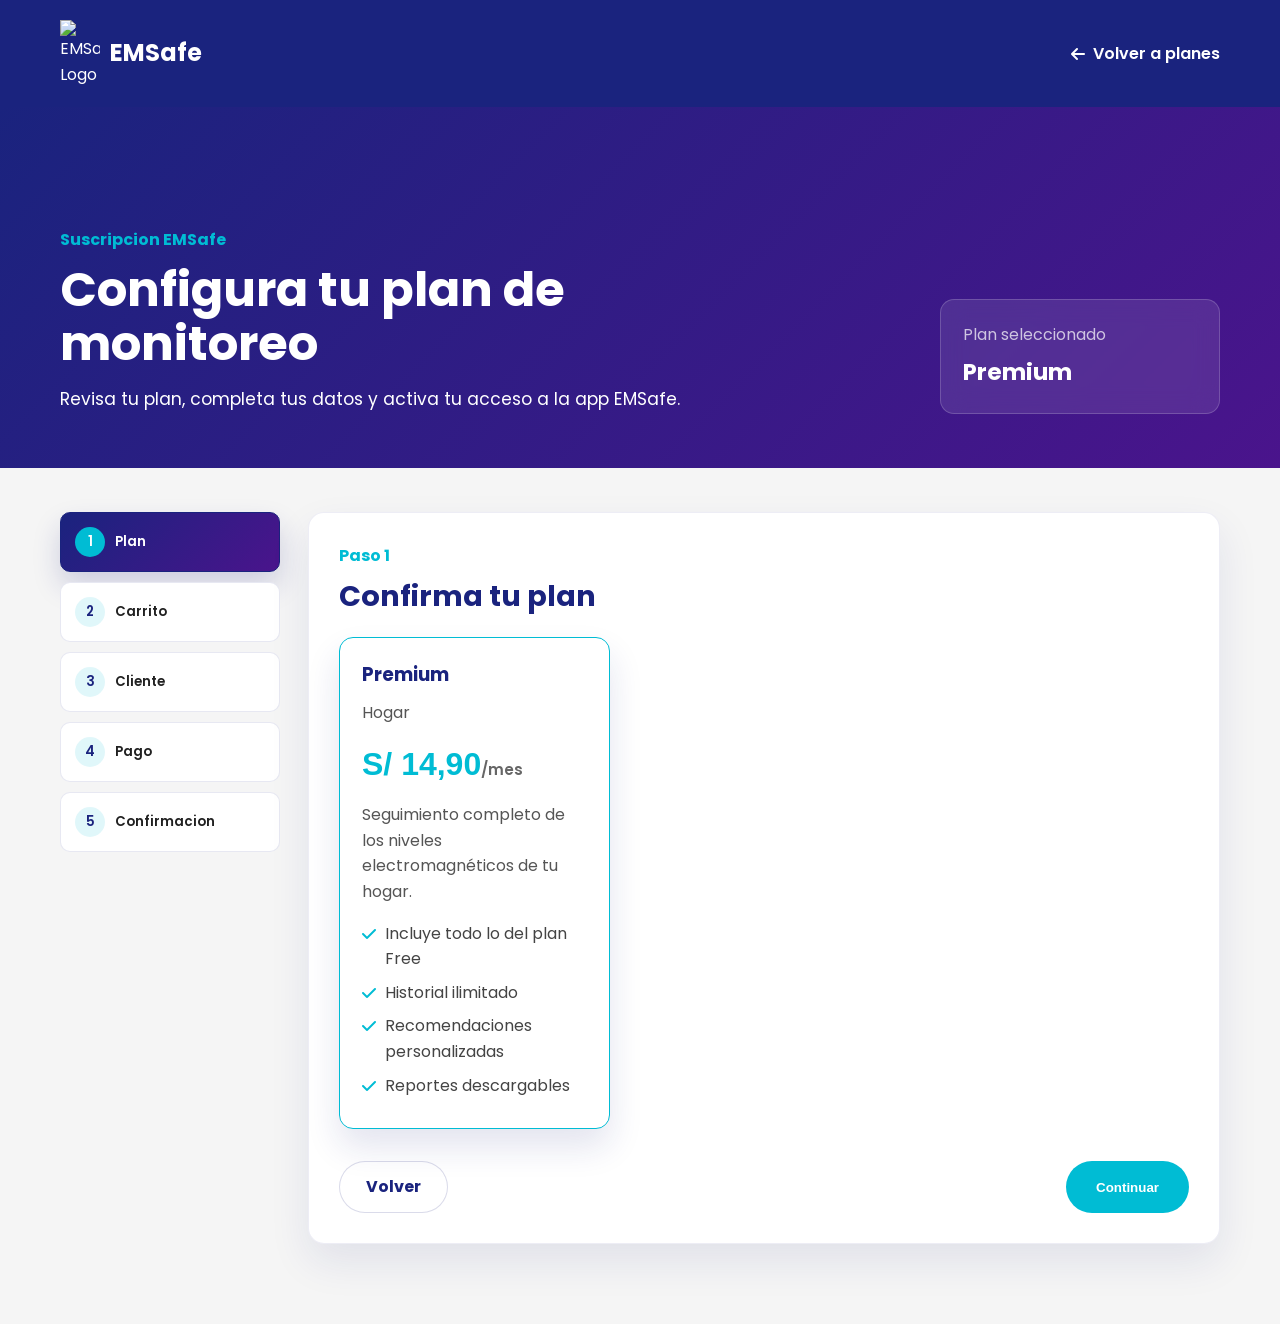
==== commit baf7423a: "feat(landing): alinear el contenido con el producto actual - Hero, características, beneficios y ace" ====
--- a/checkout.html
+++ b/checkout.html
@@ -29,11 +29,11 @@
                 <div>
                     <span class="checkout-kicker">Suscripcion EMSafe</span>
                     <h1>Configura tu plan de monitoreo</h1>
-                    <p>Elige la cobertura ideal, revisa tu pedido y completa los datos necesarios para activar tu acceso a la plataforma.</p>
+                    <p>Revisa tu plan, completa tus datos y activa tu acceso a la app EMSafe.</p>
                 </div>
                 <div class="checkout-mini-summary">
                     <span>Plan seleccionado</span>
-                    <strong data-selected-type>Hogar</strong>
+                    <strong data-selected-type>Premium</strong>
                 </div>
             </div>
         </section>
@@ -42,7 +42,7 @@
             <aside class="checkout-steps" aria-label="Progreso del checkout">
                 <button class="checkout-step-button active" type="button" data-step-button="1">
                     <span>1</span>
-                    Rango
+                    Plan
                 </button>
                 <button class="checkout-step-button" type="button" data-step-button="2">
                     <span>2</span>
@@ -67,11 +67,7 @@
                     <div class="checkout-panel-header">
                         <div>
                             <span>Paso 1</span>
-                            <h2>Selecciona tu rango de cobertura</h2>
-                        </div>
-                        <div class="plan-type-switch" role="group" aria-label="Tipo de plan">
-                            <button type="button" data-plan-type="home">Hogar</button>
-                            <button type="button" data-plan-type="business">Empresa</button>
+                            <h2>Confirma tu plan</h2>
                         </div>
                     </div>
                     <div class="range-grid" data-plan-options></div>
@@ -100,20 +96,20 @@
                         <aside class="cart-summary-card" aria-label="Resumen del carrito">
                             <h3>Carrito</h3>
                             <div class="summary-line">
-                                <span>Tipo de plan</span>
-                                <strong data-cart-type>Hogar</strong>
+                                <span>Plan</span>
+                                <strong data-cart-type>Premium</strong>
                             </div>
                             <div class="summary-line">
-                                <span>Cobertura</span>
-                                <strong data-cart-range>0 a 10 sensores</strong>
+                                <span>Segmento</span>
+                                <strong data-cart-range>Hogar</strong>
                             </div>
                             <div class="summary-line">
                                 <span>Precio mensual</span>
-                                <strong data-cart-price>S/ 49/mes</strong>
+                                <strong data-cart-price>S/ 14,90/mes</strong>
                             </div>
                             <div class="summary-line total">
                                 <span>Total mensual</span>
-                                <strong data-cart-total>S/ 49/mes</strong>
+                                <strong data-cart-total>S/ 14,90/mes</strong>
                             </div>
                         </aside>
                     </div>
@@ -155,20 +151,8 @@
                         </div>
                         <div class="checkout-field full-width">
                             <label for="installation-address">Direccion de instalacion</label>
-                            <input type="text" id="installation-address" name="installationAddress" placeholder="Direccion donde se instalaran los sensores">
+                            <input type="text" id="installation-address" name="installationAddress" placeholder="Direccion donde se instalara el sensor">
                             <small data-error-for="installationAddress"></small>
-                        </div>
-                        <div class="business-extra-fields" data-business-fields>
-                            <div class="checkout-field">
-                                <label for="company-name">Nombre de empresa</label>
-                                <input type="text" id="company-name" name="companyName" placeholder="Razon social">
-                                <small data-error-for="companyName"></small>
-                            </div>
-                            <div class="checkout-field">
-                                <label for="company-ruc">RUC</label>
-                                <input type="text" id="company-ruc" name="companyRuc" inputmode="numeric" placeholder="20123456789" maxlength="11">
-                                <small data-error-for="companyRuc"></small>
-                            </div>
                         </div>
                     </form>
                     <div class="checkout-actions">
@@ -228,9 +212,9 @@
                         </div>
                         <h2>Pago exitoso</h2>
                         <p class="confirmation-plan" data-confirmation-plan>Plan EMSafe</p>
-                        <p class="confirmation-price" data-confirmation-price>S/ 49/mes</p>
+                        <p class="confirmation-price" data-confirmation-price>S/ 14,90/mes</p>
                         <p>Enviaremos a <strong data-confirmation-email>tu correo</strong> un codigo de confirmacion y las credenciales para registrar tu cuenta en la app EMSafe.</p>
-                        <p>Con estas credenciales podras ingresar a la plataforma y completar la configuracion de tus sensores.</p>
+                        <p>Con estas credenciales podras ingresar a la plataforma y completar la configuracion de tu sensor.</p>
                         <a href="index.html" class="cta-button">Volver a la landing</a>
                     </article>
                 </section>
--- a/css/style.css
+++ b/css/style.css
@@ -370,9 +370,9 @@
 
 .subscription-grid {
     display: grid;
-    grid-template-columns: repeat(2, minmax(0, 1fr));
+    grid-template-columns: repeat(3, minmax(0, 1fr));
     gap: 30px;
-    max-width: 950px;
+    max-width: 1100px;
     margin: 0 auto;
 }
 
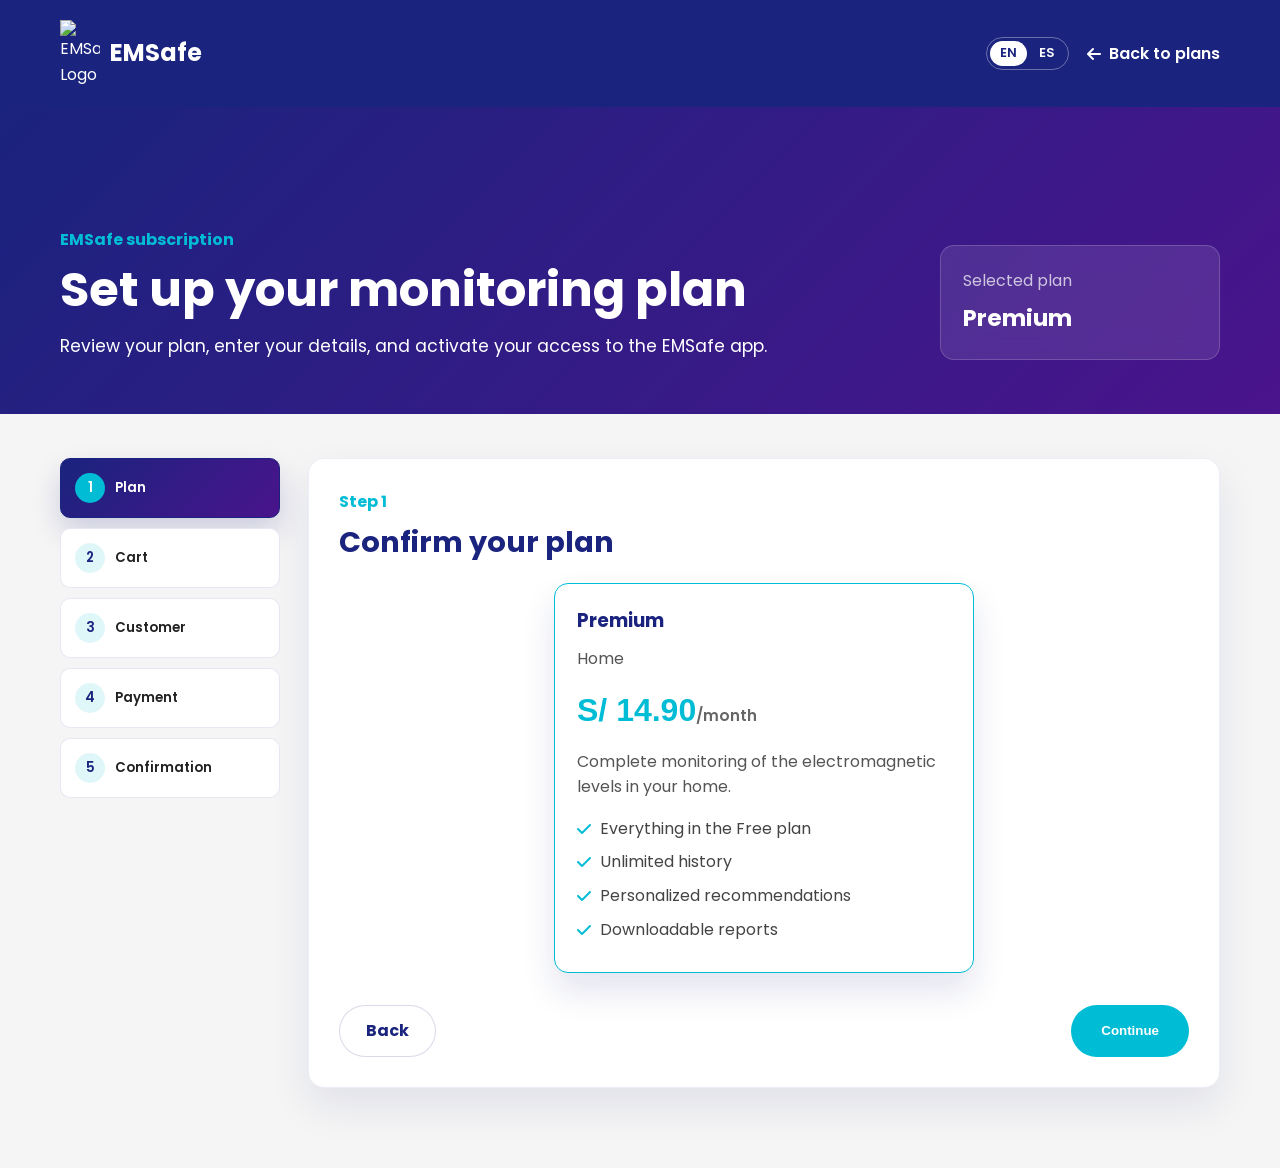
==== commit 4f97c613: "feat(landing): agregar internacionalización en inglés y español - Inglés (en-US) por defecto y españ" ====
--- a/checkout.html
+++ b/checkout.html
@@ -1,9 +1,10 @@
 <!DOCTYPE html>
-<html lang="es">
+<html lang="en-US">
 <head>
     <meta charset="UTF-8">
     <meta name="viewport" content="width=device-width, initial-scale=1.0">
-    <title>EMSafe - Checkout</title>
+    <title data-i18n="meta.checkout.title">EMSafe | Checkout</title>
+    <meta name="description" content="Subscribe to the EMSafe Premium plan for continuous monitoring of electromagnetic levels at home." data-i18n-attr="content:meta.checkout.description">
     <link rel="stylesheet" href="https://cdnjs.cloudflare.com/ajax/libs/font-awesome/6.4.0/css/all.min.css">
     <link rel="stylesheet" href="./css/style.css">
 </head>
@@ -16,10 +17,16 @@
                     <span>EMSafe</span>
                 </a>
             </div>
-            <a href="index.html#plans" class="checkout-back-link">
-                <i class="fas fa-arrow-left"></i>
-                Volver a planes
-            </a>
+            <div class="checkout-header-actions">
+                <div class="lang-switch" role="group" aria-label="Language" data-i18n-attr="aria-label:nav.language">
+                    <button type="button" class="lang-option" data-lang="en" lang="en" aria-label="English" aria-pressed="true">EN</button>
+                    <button type="button" class="lang-option" data-lang="es" lang="es" aria-label="Español" aria-pressed="false">ES</button>
+                </div>
+                <a href="index.html#plans" class="checkout-back-link" data-i18n="checkout.backToPlans">
+                    <i class="fas fa-arrow-left"></i>
+                    Back to plans
+                </a>
+            </div>
         </nav>
     </header>
 
@@ -27,38 +34,38 @@
         <section class="checkout-hero">
             <div class="container checkout-hero-content">
                 <div>
-                    <span class="checkout-kicker">Suscripcion EMSafe</span>
-                    <h1>Configura tu plan de monitoreo</h1>
-                    <p>Revisa tu plan, completa tus datos y activa tu acceso a la app EMSafe.</p>
+                    <span class="checkout-kicker" data-i18n="checkout.kicker">EMSafe subscription</span>
+                    <h1 data-i18n="checkout.title">Set up your monitoring plan</h1>
+                    <p data-i18n="checkout.intro">Review your plan, enter your details, and activate your access to the EMSafe app.</p>
                 </div>
                 <div class="checkout-mini-summary">
-                    <span>Plan seleccionado</span>
+                    <span data-i18n="checkout.selectedPlan">Selected plan</span>
                     <strong data-selected-type>Premium</strong>
                 </div>
             </div>
         </section>
 
         <section class="checkout-flow container">
-            <aside class="checkout-steps" aria-label="Progreso del checkout">
-                <button class="checkout-step-button active" type="button" data-step-button="1">
+            <aside class="checkout-steps" aria-label="Checkout progress" data-i18n-attr="aria-label:checkout.progress">
+                <button class="checkout-step-button active" type="button" data-step-button="1" data-i18n="checkout.steps.plan">
                     <span>1</span>
                     Plan
                 </button>
-                <button class="checkout-step-button" type="button" data-step-button="2">
+                <button class="checkout-step-button" type="button" data-step-button="2" data-i18n="checkout.steps.cart">
                     <span>2</span>
-                    Carrito
-                </button>
-                <button class="checkout-step-button" type="button" data-step-button="3">
+                    Cart
+                </button>
+                <button class="checkout-step-button" type="button" data-step-button="3" data-i18n="checkout.steps.customer">
                     <span>3</span>
-                    Cliente
-                </button>
-                <button class="checkout-step-button" type="button" data-step-button="4">
+                    Customer
+                </button>
+                <button class="checkout-step-button" type="button" data-step-button="4" data-i18n="checkout.steps.payment">
                     <span>4</span>
-                    Pago
-                </button>
-                <button class="checkout-step-button" type="button" data-step-button="5">
+                    Payment
+                </button>
+                <button class="checkout-step-button" type="button" data-step-button="5" data-i18n="checkout.steps.confirmation">
                     <span>5</span>
-                    Confirmacion
+                    Confirmation
                 </button>
             </aside>
 
@@ -66,22 +73,22 @@
                 <section class="checkout-panel active" data-step="1">
                     <div class="checkout-panel-header">
                         <div>
-                            <span>Paso 1</span>
-                            <h2>Confirma tu plan</h2>
+                            <span data-i18n="checkout.step1.label">Step 1</span>
+                            <h2 data-i18n="checkout.step1.title">Confirm your plan</h2>
                         </div>
                     </div>
                     <div class="range-grid" data-plan-options></div>
                     <div class="checkout-actions">
-                        <a href="index.html#plans" class="secondary-button">Volver</a>
-                        <button type="button" class="cta-button" data-next-step>Continuar</button>
+                        <a href="index.html#plans" class="secondary-button" data-i18n="checkout.back">Back</a>
+                        <button type="button" class="cta-button" data-next-step data-i18n="checkout.continue">Continue</button>
                     </div>
                 </section>
 
                 <section class="checkout-panel" data-step="2">
                     <div class="checkout-panel-header">
                         <div>
-                            <span>Paso 2</span>
-                            <h2>Resumen del pedido</h2>
+                            <span data-i18n="checkout.step2.label">Step 2</span>
+                            <h2 data-i18n="checkout.step2.title">Order summary</h2>
                         </div>
                     </div>
                     <div class="cart-layout">
@@ -89,101 +96,101 @@
                             <div class="cart-icon">
                                 <i class="fas fa-shield-alt"></i>
                             </div>
-                            <h3 data-cart-name>Plan EMSafe</h3>
-                            <p data-cart-description>Selecciona un rango para revisar el detalle.</p>
+                            <h3 data-cart-name>Premium</h3>
+                            <p data-cart-description></p>
                             <ul data-cart-benefits></ul>
                         </article>
-                        <aside class="cart-summary-card" aria-label="Resumen del carrito">
-                            <h3>Carrito</h3>
+                        <aside class="cart-summary-card" aria-label="Cart summary" data-i18n-attr="aria-label:checkout.cart.label">
+                            <h3 data-i18n="checkout.cart.title">Cart</h3>
                             <div class="summary-line">
-                                <span>Plan</span>
+                                <span data-i18n="checkout.cart.plan">Plan</span>
                                 <strong data-cart-type>Premium</strong>
                             </div>
                             <div class="summary-line">
-                                <span>Segmento</span>
-                                <strong data-cart-range>Hogar</strong>
+                                <span data-i18n="checkout.cart.segment">Segment</span>
+                                <strong data-cart-range>Home</strong>
                             </div>
                             <div class="summary-line">
-                                <span>Precio mensual</span>
-                                <strong data-cart-price>S/ 14,90/mes</strong>
+                                <span data-i18n="checkout.cart.monthlyPrice">Monthly price</span>
+                                <strong data-cart-price>S/ 14.90/month</strong>
                             </div>
                             <div class="summary-line total">
-                                <span>Total mensual</span>
-                                <strong data-cart-total>S/ 14,90/mes</strong>
+                                <span data-i18n="checkout.cart.monthlyTotal">Monthly total</span>
+                                <strong data-cart-total>S/ 14.90/month</strong>
                             </div>
                         </aside>
                     </div>
                     <div class="checkout-actions">
-                        <button type="button" class="secondary-button" data-prev-step>Anterior</button>
-                        <button type="button" class="cta-button" data-next-step>Continuar al cliente</button>
+                        <button type="button" class="secondary-button" data-prev-step data-i18n="checkout.previous">Previous</button>
+                        <button type="button" class="cta-button" data-next-step data-i18n="checkout.step2.next">Continue to customer details</button>
                     </div>
                 </section>
 
                 <section class="checkout-panel" data-step="3">
                     <div class="checkout-panel-header">
                         <div>
-                            <span>Paso 3</span>
-                            <h2>Datos del cliente</h2>
+                            <span data-i18n="checkout.step3.label">Step 3</span>
+                            <h2 data-i18n="checkout.step3.title">Customer details</h2>
                         </div>
                     </div>
                     <!-- [html-validate-disable-next wcag/h32 -- asistente multipaso: la navegacion la gobierna checkout.js con data-next-step, no un submit] -->
                     <form class="checkout-form" id="customer-form" novalidate>
                         <div class="checkout-field">
-                            <label for="customer-name">Nombre completo</label>
-                            <input type="text" id="customer-name" name="customerName" placeholder="Nombre y apellido">
+                            <label for="customer-name" data-i18n="checkout.customer.name">Full name</label>
+                            <input type="text" id="customer-name" name="customerName" placeholder="First and last name" data-i18n-attr="placeholder:checkout.customer.namePlaceholder">
                             <small data-error-for="customerName"></small>
                         </div>
                         <div class="checkout-field">
-                            <label for="customer-email">Correo electronico</label>
-                            <input type="email" id="customer-email" name="customerEmail" placeholder="correo@ejemplo.com">
+                            <label for="customer-email" data-i18n="checkout.customer.email">Email</label>
+                            <input type="email" id="customer-email" name="customerEmail" placeholder="name@example.com" data-i18n-attr="placeholder:checkout.emailPlaceholder">
                             <small data-error-for="customerEmail"></small>
                         </div>
                         <div class="checkout-field">
-                            <label for="customer-phone">Telefono</label>
+                            <label for="customer-phone" data-i18n="checkout.customer.phone">Phone</label>
                             <input type="tel" id="customer-phone" name="customerPhone" placeholder="987654321">
                             <small data-error-for="customerPhone"></small>
                         </div>
                         <div class="checkout-field">
-                            <label for="customer-type-label">Tipo de cliente</label>
-                            <input type="text" id="customer-type-label" name="customerTypeLabel" value="Hogar" readonly>
+                            <label for="customer-type-label" data-i18n="checkout.customer.type">Customer type</label>
+                            <input type="text" id="customer-type-label" name="customerTypeLabel" value="Home" readonly data-i18n-attr="value:checkout.segmentHome">
                             <input type="hidden" id="customer-type" name="customerType" value="home">
                             <small data-error-for="customerType"></small>
                         </div>
                         <div class="checkout-field full-width">
-                            <label for="installation-address">Direccion de instalacion</label>
-                            <input type="text" id="installation-address" name="installationAddress" placeholder="Direccion donde se instalara el sensor">
+                            <label for="installation-address" data-i18n="checkout.customer.address">Installation address</label>
+                            <input type="text" id="installation-address" name="installationAddress" placeholder="Address where the sensor will be installed" data-i18n-attr="placeholder:checkout.customer.addressPlaceholder">
                             <small data-error-for="installationAddress"></small>
                         </div>
                     </form>
                     <div class="checkout-actions">
-                        <button type="button" class="secondary-button" data-prev-step>Anterior</button>
-                        <button type="button" class="cta-button" data-next-step>Continuar al pago</button>
+                        <button type="button" class="secondary-button" data-prev-step data-i18n="checkout.previous">Previous</button>
+                        <button type="button" class="cta-button" data-next-step data-i18n="checkout.step3.next">Continue to payment</button>
                     </div>
                 </section>
 
                 <section class="checkout-panel" data-step="4">
                     <div class="checkout-panel-header">
                         <div>
-                            <span>Paso 4</span>
-                            <h2>Completar pago</h2>
+                            <span data-i18n="checkout.step4.label">Step 4</span>
+                            <h2 data-i18n="checkout.step4.title">Complete payment</h2>
                         </div>
                         <p class="checkout-note">EMSAFE</p>
                     </div>
                     <!-- [html-validate-disable-next wcag/h32 -- asistente multipaso: la navegacion la gobierna checkout.js con data-next-step, no un submit] -->
                     <form class="checkout-form" id="payment-form" novalidate>
                         <div class="checkout-field">
-                            <label for="card-holder">Nombre del titular</label>
-                            <input type="text" id="card-holder" name="cardHolder" autocomplete="cc-name" placeholder="Nombre como aparece en la tarjeta">
+                            <label for="card-holder" data-i18n="checkout.payment.holder">Cardholder name</label>
+                            <input type="text" id="card-holder" name="cardHolder" autocomplete="cc-name" placeholder="Name as it appears on the card" data-i18n-attr="placeholder:checkout.payment.holderPlaceholder">
                             <small data-error-for="cardHolder"></small>
                         </div>
                         <div class="checkout-field">
-                            <label for="card-number">Numero de tarjeta</label>
+                            <label for="card-number" data-i18n="checkout.payment.number">Card number</label>
                             <input type="text" id="card-number" name="cardNumber" inputmode="numeric" autocomplete="cc-number" placeholder="0000 0000 0000 0000" maxlength="19">
                             <small data-error-for="cardNumber"></small>
                         </div>
                         <div class="checkout-field">
-                            <label for="card-expiry">Fecha de expiracion</label>
-                            <input type="text" id="card-expiry" name="cardExpiry" inputmode="numeric" autocomplete="cc-exp" placeholder="MM/AA" maxlength="5">
+                            <label for="card-expiry" data-i18n="checkout.payment.expiry">Expiration date</label>
+                            <input type="text" id="card-expiry" name="cardExpiry" inputmode="numeric" autocomplete="cc-exp" placeholder="MM/YY" maxlength="5" data-i18n-attr="placeholder:checkout.payment.expiryPlaceholder">
                             <small data-error-for="cardExpiry"></small>
                         </div>
                         <div class="checkout-field">
@@ -192,15 +199,15 @@
                             <small data-error-for="cardCvv"></small>
                         </div>
                         <div class="checkout-field full-width">
-                            <label for="billing-email">Correo de facturacion</label>
-                            <input type="email" id="billing-email" name="billingEmail" autocomplete="email" placeholder="correo@ejemplo.com">
+                            <label for="billing-email" data-i18n="checkout.payment.billingEmail">Billing email</label>
+                            <input type="email" id="billing-email" name="billingEmail" autocomplete="email" placeholder="name@example.com" data-i18n-attr="placeholder:checkout.emailPlaceholder">
                             <small data-error-for="billingEmail"></small>
                         </div>
                     </form>
                     <div class="checkout-actions">
-                        <button type="button" class="secondary-button" data-prev-step>Anterior</button>
+                        <button type="button" class="secondary-button" data-prev-step data-i18n="checkout.previous">Previous</button>
                         <button type="button" class="cta-button checkout-pay-button" data-pay-now>
-                            <span>Pagar ahora</span>
+                            <span data-pay-label>Pay now</span>
                         </button>
                     </div>
                 </section>
@@ -210,18 +217,19 @@
                         <div class="confirmation-icon">
                             <i class="fas fa-check"></i>
                         </div>
-                        <h2>Pago exitoso</h2>
-                        <p class="confirmation-plan" data-confirmation-plan>Plan EMSafe</p>
-                        <p class="confirmation-price" data-confirmation-price>S/ 14,90/mes</p>
-                        <p>Enviaremos a <strong data-confirmation-email>tu correo</strong> un codigo de confirmacion y las credenciales para registrar tu cuenta en la app EMSafe.</p>
-                        <p>Con estas credenciales podras ingresar a la plataforma y completar la configuracion de tu sensor.</p>
-                        <a href="index.html" class="cta-button">Volver a la landing</a>
+                        <h2 data-i18n="checkout.confirmation.title">Payment successful</h2>
+                        <p class="confirmation-plan" data-confirmation-plan>Premium</p>
+                        <p class="confirmation-price" data-confirmation-price>S/ 14.90/month</p>
+                        <p data-confirmation-message></p>
+                        <p data-i18n="checkout.confirmation.next">With these credentials, you can sign in to the platform and finish setting up your sensor.</p>
+                        <a href="index.html" class="cta-button" data-i18n="checkout.confirmation.home">Back to the home page</a>
                     </article>
                 </section>
             </div>
         </section>
     </main>
 
+    <script src="./scripts/i18n.js"></script>
     <script src="./scripts/checkout.js"></script>
 </body>
 </html>
--- a/css/style.css
+++ b/css/style.css
@@ -507,6 +507,12 @@
     grid-template-columns: 1fr 1fr;
     gap: 30px;
     margin-top: 20px;
+}
+
+/* Sin video, el texto ocupa todo el ancho. Vuelve a 2 columnas solo al
+   agregar el bloque de video, sin tocar el HTML. */
+.problem-content:not(:has(.problem-video-container)) {
+    grid-template-columns: 1fr;
 }
 
 .problem-card {
@@ -1175,6 +1181,12 @@
     .problem-content {
         grid-template-columns: 1fr;
     }
+
+    /* En tablet las 3 columnas parten el precio: se apilan centradas */
+    .subscription-grid {
+        grid-template-columns: 1fr;
+        max-width: 560px;
+    }
 }
 
 @media (max-width: 768px) {
@@ -1428,6 +1440,10 @@
     grid-template-columns: 1fr 1fr;
     gap: 30px;
     align-items: start;
+}
+
+.about-section:not(:has(.about-video-container)) {
+    grid-template-columns: 1fr;
 }
 
 .about-text-content {
@@ -1714,7 +1730,8 @@
 
 .range-grid {
     display: grid;
-    grid-template-columns: repeat(3, minmax(0, 1fr));
+    grid-template-columns: minmax(0, 420px);
+    justify-content: center;
     gap: 18px;
 }
 
@@ -2040,10 +2057,6 @@
         overflow-x: auto;
         padding-bottom: 4px;
     }
-
-    .range-grid {
-        grid-template-columns: 1fr;
-    }
 }
 
 @media (max-width: 768px) {
@@ -2084,3 +2097,65 @@
         padding: 28px 20px;
     }
 }
+
+/* Selector de idioma EN / ES */
+.lang-switch {
+    display: inline-flex;
+    gap: 2px;
+    padding: 3px;
+    border: 1px solid rgba(255, 255, 255, 0.35);
+    border-radius: 999px;
+}
+
+.lang-option {
+    background: transparent;
+    border: 0;
+    border-radius: 999px;
+    color: white;
+    cursor: pointer;
+    font: inherit;
+    font-size: 0.8rem;
+    font-weight: 600;
+    line-height: 1;
+    padding: 6px 10px;
+    transition: background-color 0.3s ease, color 0.3s ease;
+}
+
+.lang-option:hover {
+    color: var(--accent);
+}
+
+.lang-option[aria-pressed="true"] {
+    background-color: white;
+    color: var(--primary);
+}
+
+.lang-option:focus-visible {
+    outline: 2px solid var(--accent);
+    outline-offset: 2px;
+}
+
+.lang-switch--light {
+    border-color: rgba(26, 35, 126, 0.2);
+}
+
+.lang-switch--light .lang-option {
+    color: var(--primary);
+}
+
+.lang-switch--light .lang-option[aria-pressed="true"] {
+    background-color: var(--primary);
+    color: white;
+}
+
+.checkout-header-actions {
+    display: flex;
+    align-items: center;
+    gap: 18px;
+}
+
+.login-lang {
+    display: flex;
+    justify-content: flex-end;
+    margin-bottom: 1rem;
+}
